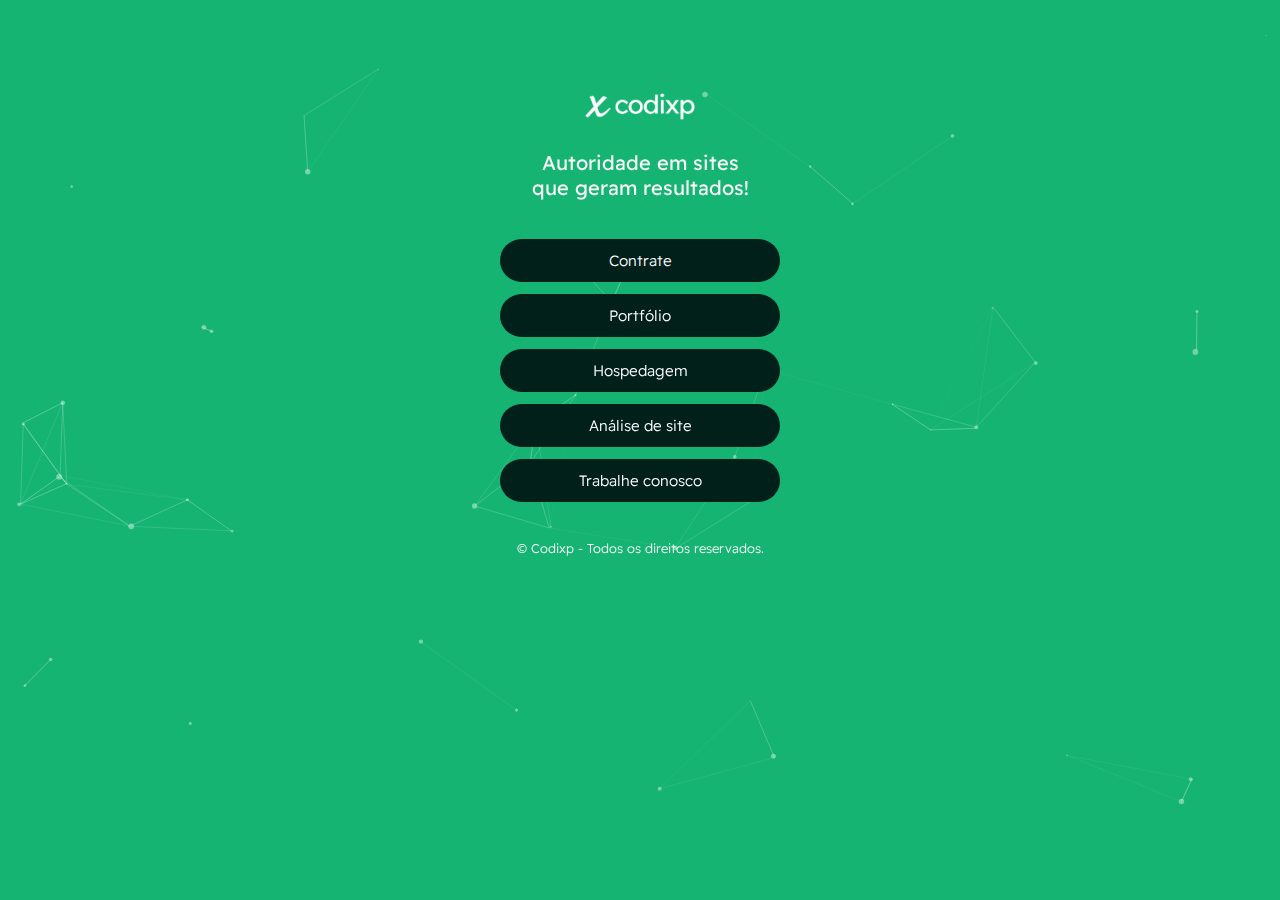
==== index.html @ 2f961bb2 "new button and favicon" ====
<!DOCTYPE html>
<html lang="pt-br">
<head>
    <meta charset="UTF-8">
    <meta name="viewport" content="width=device-width, initial-scale=1.0">
    <title>Codixp | Autoridade em criação de sites.</title>
    <link rel = "canonical" href = "https://codixp.com.br" />
    <meta name = "description" content = "Páginas que vendem, geram leads e contam histórias. Vendas disparadas como foguetes, impulsionadas por ofertas irresistíveis.">
    <meta name="keywords" content="landing pages, lp, pages, landing page, sites" />
    <meta property="og:image" content="https://codixp.com.br"/> 
    <link rel="stylesheet" href="assets/style.css">
    <link rel="icon" href="assets/favicon.png" type="image/x-icon">
    <link rel="icon" href="assets/favicon.png" type="image/png">
    <link rel="preconnect" href="https://fonts.googleapis.com">
    <link rel="preconnect" href="https://fonts.gstatic.com" crossorigin>
    <link href="https://fonts.googleapis.com/css2?family=Readex+Pro:wght@160..700&display=swap" rel="stylesheet">
    <script src="particles.min.js"></script>
    <script src="javajs.js"></script>
</head>
<body>
      
        <!-- particles javascript -->
     <div id="particles-js"><script src="javajs.js"></script></div>   
    
    <!-- content -->
       <div class="info">
            <img class="img" src="assets/isologo-branco.png" alt="logo">
            <h1 class="title">Autoridade em sites<br>que geram resultados!</h1>
            </div>
       
<!-- link and button -->
        <div class="container">
            <section class="btn-links">
                <a href="https://api.whatsapp.com/send?phone=5521965324051&text=Opa!%20Gostaria%20de%20solicitar%20um%20or%C3%A7amento!" target="_blank" class="link">
                    <button class="degrade">
                        <span>Contrate</span>
                    </button>
                </a>
            <a href="https://behance.net/codixp" target="_blank" class="link">
                <button class="degrade">
                    <span>Portfólio</span>
                </button>
            </a>
            <a href="https://cliente.nuvemhospedagem.com.br/aff.php?aff=572" target="_blank" class="link">
                <button class="degrade">
                    <span>Hospedagem</span>
                </button>
            </a>
            <a href="https://forms.gle/KENP7cBAgFq2w28Y9" target="_blank" class="link">
                <button class="degrade">
                    <span>Análise de site</span>
                </button>
            </a>
            <a href="https://forms.gle/KdKq3G1ax3WfUa1z8" target="_blank" class="link">
                <button class="degrade">
                    <span>Trabalhe conosco</span>
                </button>
            </a>
        </section>
    </div>

    <footer>
        <div class="footer">
            <footer>© Codixp - Todos os direitos reservados.</footer>
       </div>
    </footer>
    </body>
</html>
---- assets/style.css ----
*{
    font-family: "Readex Pro", sans-serif;
    overflow-y: hidden;
  }
  
  /*body*/
  body{
      margin: 0;
      width: 100vw;
      height: auto;
      background-color: #15b473;
      flex-direction: column;
      align-items: center;
      justify-content: center;
      box-sizing: border-box;
      position: relative;
  }  
  
  /*content*/
  .container{
      max-width: 280px;
      margin: auto;
      display: flex;
      flex-direction: column;
      justify-content: center;
      padding: 10;
  }
  
  .info, .link-img{
      display: flex;
      padding:7% 0% 1%;
      justify-content: center;
      align-items: center;
      flex-direction: column;
      margin: 0;
  }

  #particles-js{
    position: fixed;
    margin: 0;
    padding: 0;
    width: 100%;
    height: 100%;
}
    
  /*underlined link in button*/
  a{
      text-decoration: none;
  }
  
  /*header*/
  header{
      text-align: center;
      margin: 0;
      padding-top: 50px;
  }
  
  /*logo*/
  img{
      max-width: 10%;
      padding: 0% 0% 1%;
      margin: 0;
      justify-content: center;
      align-items: center;
      text-align: center;
      position: relative;
  }
  
  /*title*/
  .title{
      font-size: 20px;
      justify-content: center;
      align-items: center;
      text-align: center;
      color: #f7f7f7;
      font-weight: 400;
      padding-bottom: 1%;
      position: relative;
  }
  
  /*link button*/
  section.btn-links{
      display: flex;
      flex-direction: column;
      gap: 12px;
      border-radius: 5px;
  }
  
  span{
      margin-top:  5px;
      margin-bottom: 5px;
  }
  
  /*button*/
  a.link button{
      width: 100%;
      padding: 7px;
      display: flex;
      align-items: center;
      justify-content: center;
      border: none;
      border-radius: 30px;
      font-size: 15px;
      cursor: pointer;
      color: #fff;
      font-weight: 300;
      transition: 0.5s;
      background: #01201a;
      position: relative;
  }
  
  /*footer*/
  .footer{   
      padding-top: 3%;
      font-weight: 300;
      font-size: 0.8em;
      text-align: center;
      color: #f7f7f7;
      position: relative;
  }
  
  /*responsiveness*/
  @media only screen and (max-width: 600px) {
  
      .img{
          max-width: 34%;
          padding-top: 20%;
      }
      
      section.btn-links{
          padding-top: 10%;
      }
  
      .footer{
          padding: 15% 0% 0%;
      }
  }
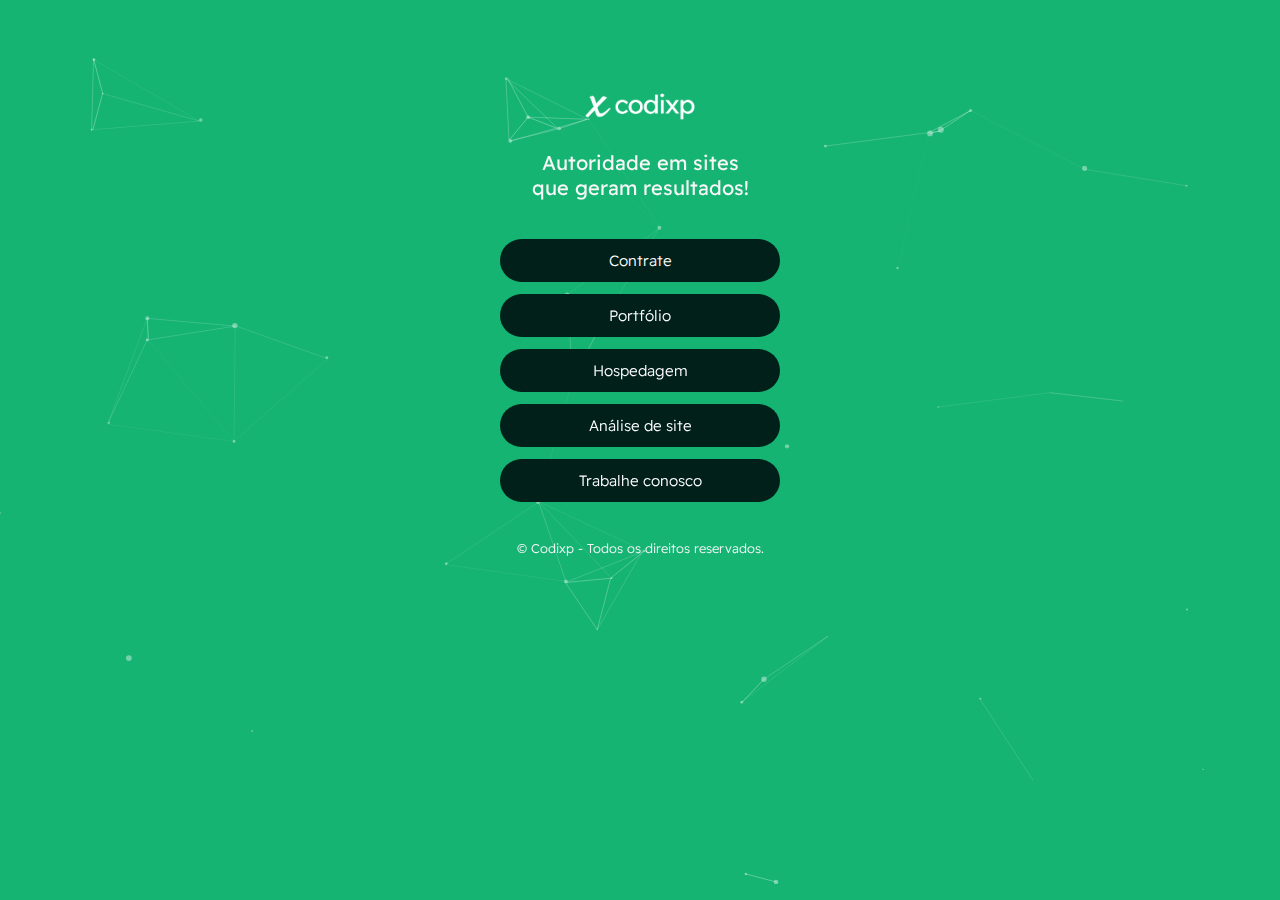
==== commit 81dd47e6: "Google site verification" ====
--- a/index.html
+++ b/index.html
@@ -3,10 +3,11 @@
 <head>
     <meta charset="UTF-8">
     <meta name="viewport" content="width=device-width, initial-scale=1.0">
-    <title>Codixp | Autoridade em criação de sites.</title>
+    <title>Codixp | Sites que geram resultados.</title>
     <link rel = "canonical" href = "https://codixp.com.br" />
     <meta name = "description" content = "Páginas que vendem, geram leads e contam histórias. Vendas disparadas como foguetes, impulsionadas por ofertas irresistíveis.">
     <meta name="keywords" content="landing pages, lp, pages, landing page, sites" />
+    <meta name="google-site-verification" content="5nlzo37uxNrgyQGc58BlGmp_uKT0X5IVy4UMoCm0AEk" />
     <meta property="og:image" content="https://codixp.com.br"/> 
     <link rel="stylesheet" href="assets/style.css">
     <link rel="icon" href="assets/favicon.png" type="image/x-icon">
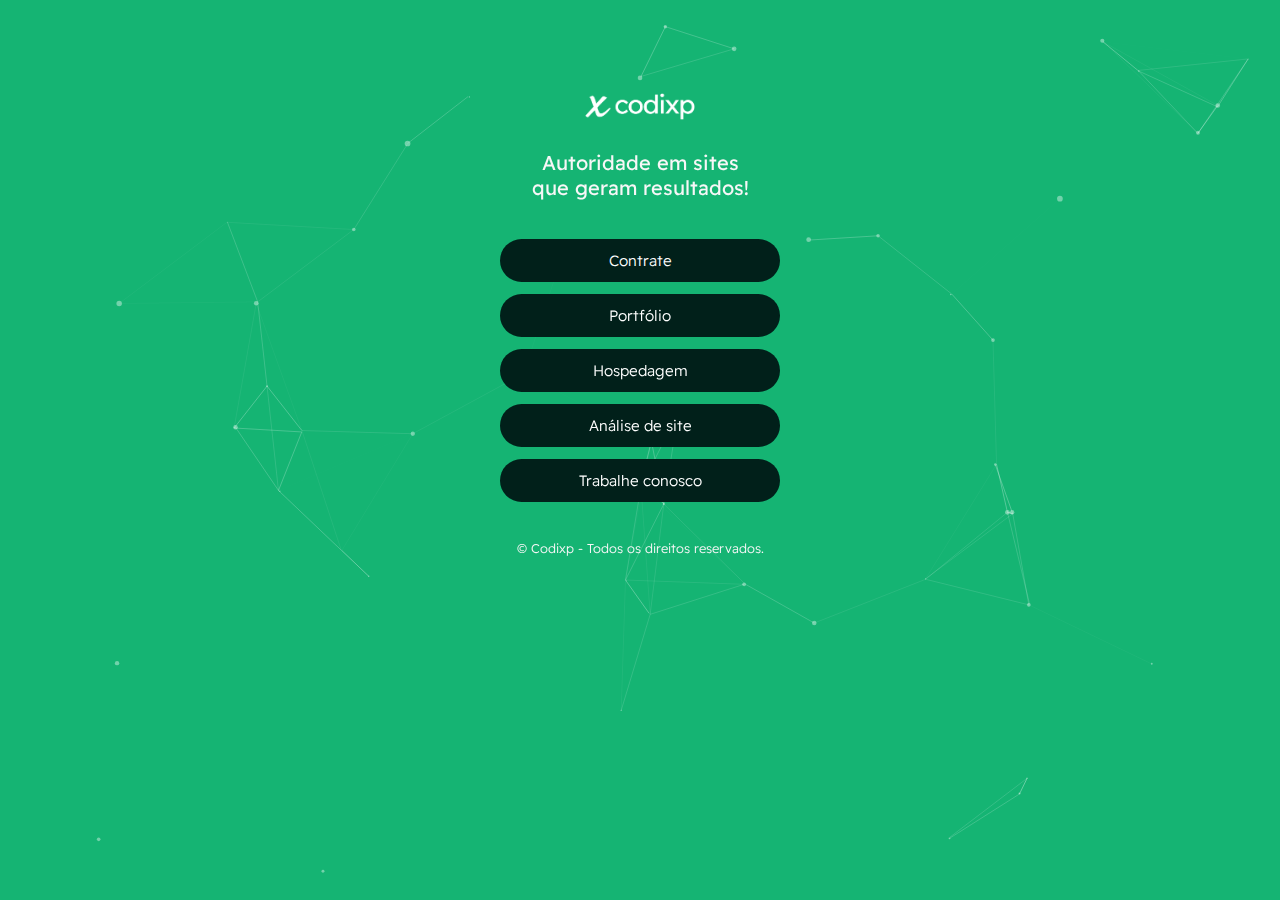
==== commit a517fa0e: "remove google site" ====
--- a/index.html
+++ b/index.html
@@ -7,7 +7,6 @@
     <link rel = "canonical" href = "https://codixp.com.br" />
     <meta name = "description" content = "Páginas que vendem, geram leads e contam histórias. Vendas disparadas como foguetes, impulsionadas por ofertas irresistíveis.">
     <meta name="keywords" content="landing pages, lp, pages, landing page, sites" />
-    <meta name="google-site-verification" content="5nlzo37uxNrgyQGc58BlGmp_uKT0X5IVy4UMoCm0AEk" />
     <meta property="og:image" content="https://codixp.com.br"/> 
     <link rel="stylesheet" href="assets/style.css">
     <link rel="icon" href="assets/favicon.png" type="image/x-icon">
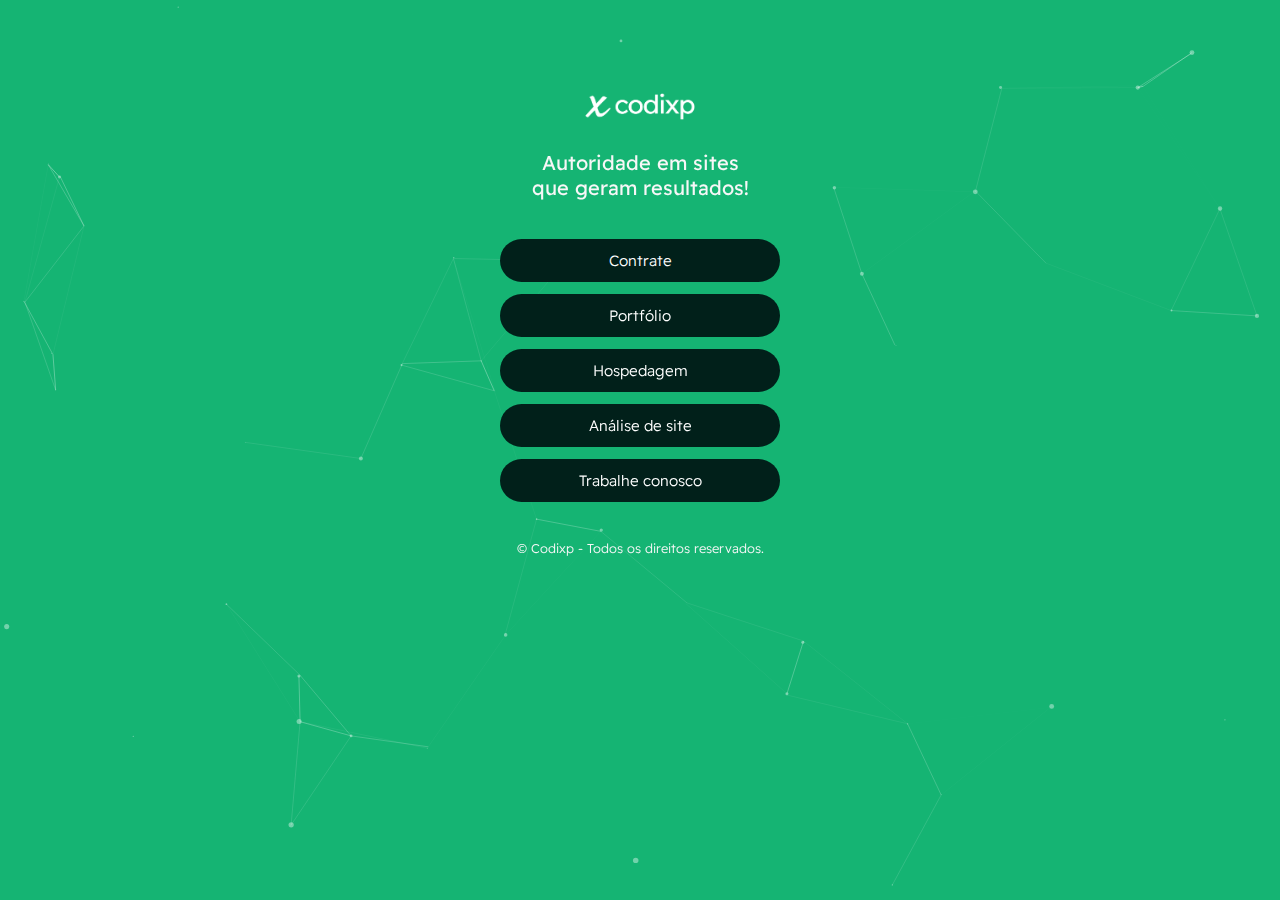
==== commit 5e14e69d: "add google site verification new code" ====
--- a/index.html
+++ b/index.html
@@ -8,6 +8,7 @@
     <meta name = "description" content = "Páginas que vendem, geram leads e contam histórias. Vendas disparadas como foguetes, impulsionadas por ofertas irresistíveis.">
     <meta name="keywords" content="landing pages, lp, pages, landing page, sites" />
     <meta property="og:image" content="https://codixp.com.br"/> 
+    <meta name="google-site-verification" content="XiWFN-HrkA2DsJbOXesHQKW8rP67UcUJshrAVPnXjLY" />
     <link rel="stylesheet" href="assets/style.css">
     <link rel="icon" href="assets/favicon.png" type="image/x-icon">
     <link rel="icon" href="assets/favicon.png" type="image/png">
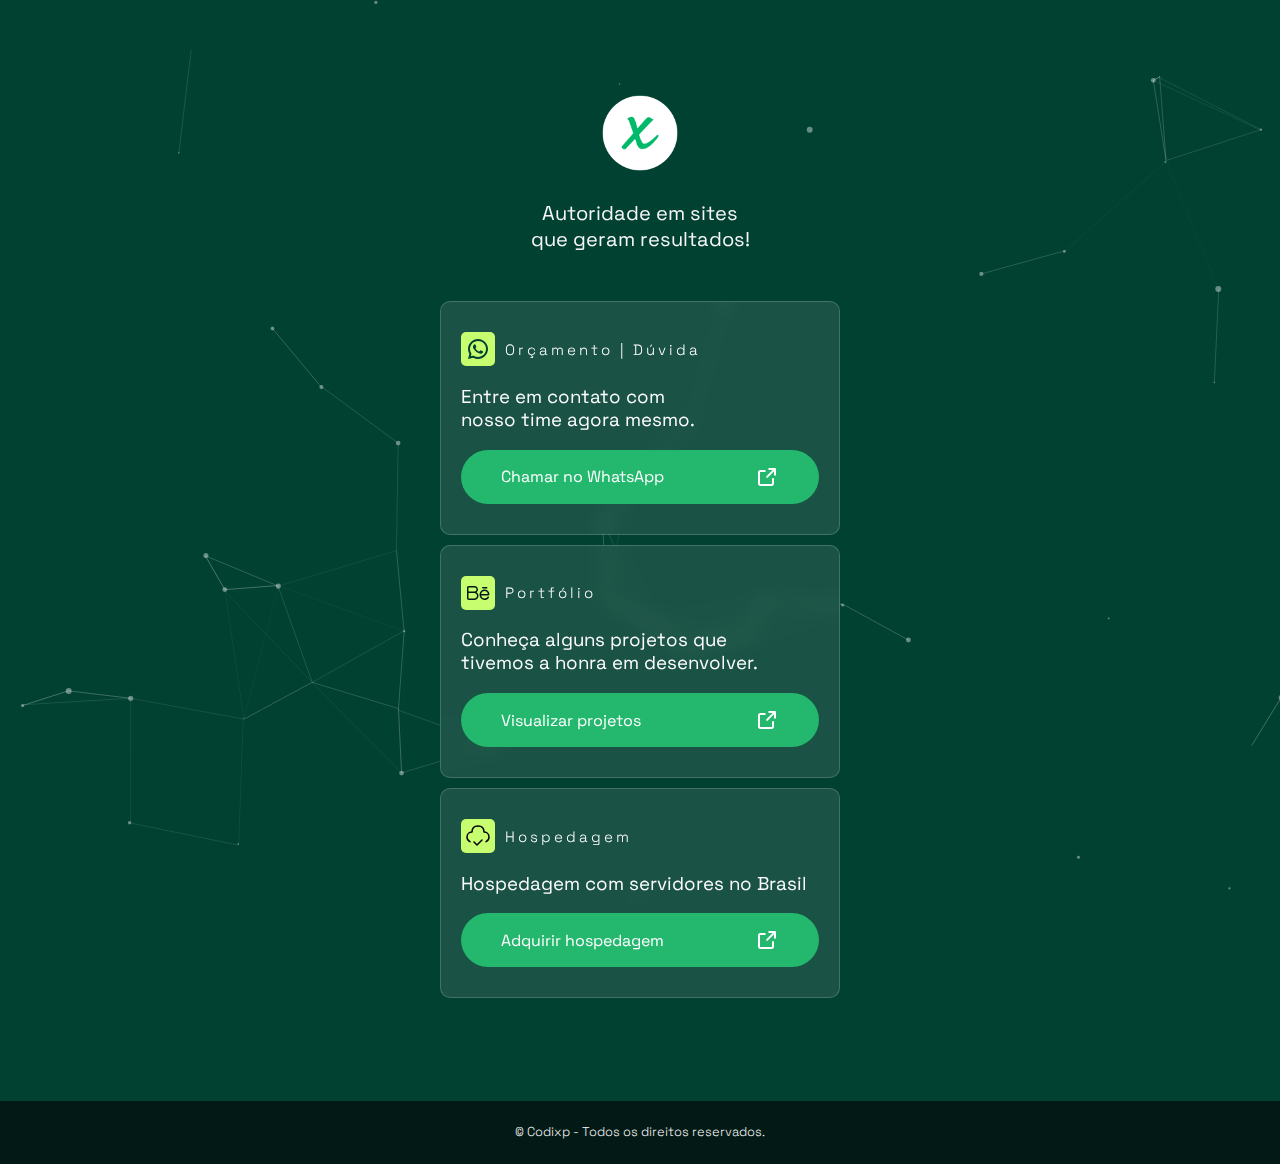
==== commit 0524f240: "upgrade design" ====
--- a/index.html
+++ b/index.html
@@ -1,69 +1,114 @@
 <!DOCTYPE html>
 <html lang="pt-br">
+
 <head>
     <meta charset="UTF-8">
     <meta name="viewport" content="width=device-width, initial-scale=1.0">
     <title>Codixp | Sites que geram resultados.</title>
-    <link rel = "canonical" href = "https://codixp.com.br" />
-    <meta name = "description" content = "Páginas que vendem, geram leads e contam histórias. Vendas disparadas como foguetes, impulsionadas por ofertas irresistíveis.">
+    <link rel="canonical" href="https://codixp.com.br" />
+    <meta name="description"
+        content="Páginas que vendem, geram leads e contam histórias. Vendas disparadas como foguetes, impulsionadas por ofertas irresistíveis.">
     <meta name="keywords" content="landing pages, lp, pages, landing page, sites" />
-    <meta property="og:image" content="https://codixp.com.br"/> 
+    <meta property="og:image" content="https://codixp.com.br" />
     <meta name="google-site-verification" content="XiWFN-HrkA2DsJbOXesHQKW8rP67UcUJshrAVPnXjLY" />
     <link rel="stylesheet" href="assets/style.css">
     <link rel="icon" href="assets/favicon.png" type="image/x-icon">
     <link rel="icon" href="assets/favicon.png" type="image/png">
     <link rel="preconnect" href="https://fonts.googleapis.com">
     <link rel="preconnect" href="https://fonts.gstatic.com" crossorigin>
-    <link href="https://fonts.googleapis.com/css2?family=Readex+Pro:wght@160..700&display=swap" rel="stylesheet">
+    <link
+        href="https://fonts.googleapis.com/css2?family=Inter:wght@100..900&family=Space+Grotesk:wght@300..700&display=swap"
+        rel="stylesheet">
     <script src="particles.min.js"></script>
     <script src="javajs.js"></script>
 </head>
+
 <body>
-      
-        <!-- particles javascript -->
-     <div id="particles-js"><script src="javajs.js"></script></div>   
-    
+
+    <!-- particles javascript-->
+    <div id="particles-js">
+        <script src="javajs.js"></script>
+    </div>
     <!-- content -->
-       <div class="info">
-            <img class="img" src="assets/isologo-branco.png" alt="logo">
-            <h1 class="title">Autoridade em sites<br>que geram resultados!</h1>
+    <div class="info">
+        <div class="div-logo">
+            <img class="img" src="assets/logo.png" alt="logo">
+        </div>
+        <h1 class="title">Autoridade em sites<br>que geram resultados!</h1>
+    </div>
+
+    <!-- link and button -->
+    <div class="container">
+        <div class="div-high">
+            <div class="icons"><img class="whatsapp" src="assets/icons/whatsapp.svg" alt="whatsapp-icon">
+                <h2>Orçamento | Dúvida</h2>
             </div>
-       
-<!-- link and button -->
-        <div class="container">
+            <h3>Entre em contato com<br>nosso time agora mesmo.</h3>
             <section class="btn-links">
-                <a href="https://api.whatsapp.com/send?phone=5521965324051&text=Opa!%20Gostaria%20de%20solicitar%20um%20or%C3%A7amento!" target="_blank" class="link">
-                    <button class="degrade">
-                        <span>Contrate</span>
+                <a href="https://api.whatsapp.com/send?phone=5521965324051&text=Opa!%20Gostaria%20de%20solicitar%20um%20or%C3%A7amento!"
+                    target="_blank" class="link">
+                    <button>
+                        <span>Chamar no WhatsApp</span><svg class="w-6 h-6 text-gray-800 dark:text-white"
+                            aria-hidden="true" xmlns="http://www.w3.org/2000/svg" width="24" height="24" fill="none"
+                            viewBox="0 0 24 24">
+                            <path stroke="currentColor" stroke-linecap="round" stroke-linejoin="round" stroke-width="2"
+                                d="M18 14v4.833A1.166 1.166 0 0 1 16.833 20H5.167A1.167 1.167 0 0 1 4 18.833V7.167A1.166 1.166 0 0 1 5.167 6h4.618m4.447-2H20v5.768m-7.889 2.121 7.778-7.778" />
+                        </svg>
+
                     </button>
                 </a>
-            <a href="https://behance.net/codixp" target="_blank" class="link">
-                <button class="degrade">
-                    <span>Portfólio</span>
-                </button>
-            </a>
-            <a href="https://cliente.nuvemhospedagem.com.br/aff.php?aff=572" target="_blank" class="link">
-                <button class="degrade">
-                    <span>Hospedagem</span>
-                </button>
-            </a>
-            <a href="https://forms.gle/KENP7cBAgFq2w28Y9" target="_blank" class="link">
-                <button class="degrade">
-                    <span>Análise de site</span>
-                </button>
-            </a>
-            <a href="https://forms.gle/KdKq3G1ax3WfUa1z8" target="_blank" class="link">
-                <button class="degrade">
-                    <span>Trabalhe conosco</span>
-                </button>
-            </a>
-        </section>
+        </div>
+ 
+        <div class="div-high">
+            <div class="icons"><img class="behance" src="assets/icons/behance.svg" alt="whatsapp-icon">
+                <h2>Portfólio</h2>
+            </div>
+            <h3>Conheça alguns projetos que<br> tivemos a honra em desenvolver.</h3>
+            <section class="btn-links">
+                <a href="https://behance.net/codixp"
+                    target="_blank" class="link">
+                    <button>
+                        <span>Visualizar projetos</span><svg class="w-6 h-6 text-gray-800 dark:text-white"
+                            aria-hidden="true" xmlns="http://www.w3.org/2000/svg" width="24" height="24" fill="none"
+                            viewBox="0 0 24 24">
+                            <path stroke="currentColor" stroke-linecap="round" stroke-linejoin="round" stroke-width="2"
+                                d="M18 14v4.833A1.166 1.166 0 0 1 16.833 20H5.167A1.167 1.167 0 0 1 4 18.833V7.167A1.166 1.166 0 0 1 5.167 6h4.618m4.447-2H20v5.768m-7.889 2.121 7.778-7.778" />
+                        </svg>
+
+                    </button>
+                </a>
+        </div>
+  
+        <div class="div-high">
+            <div class="icons"><img class="hospedagem" src="assets/icons/cloud.svg" alt="whatsapp-icon">
+                <h2>Hospedagem</h2>
+            </div>
+            <h3>Hospedagem com servidores no Brasil<b>             
+            </h3>
+            <section class="btn-links">
+                <a href="https://cliente.nuvemhospedagem.com.br/aff.php?aff=572"
+                    target="_blank" class="link">
+                    <button>
+                        <span>Adquirir hospedagem</span><svg class="w-6 h-6 text-gray-800 dark:text-white"
+                            aria-hidden="true" xmlns="http://www.w3.org/2000/svg" width="24" height="24" fill="none"
+                            viewBox="0 0 24 24">
+                            <path stroke="currentColor" stroke-linecap="round" stroke-linejoin="round" stroke-width="2"
+                                d="M18 14v4.833A1.166 1.166 0 0 1 16.833 20H5.167A1.167 1.167 0 0 1 4 18.833V7.167A1.166 1.166 0 0 1 5.167 6h4.618m4.447-2H20v5.768m-7.889 2.121 7.778-7.778" />
+                        </svg>
+
+                    </button>
+                </a>
+        </div>
+    
+    
+    
     </div>
 
     <footer>
         <div class="footer">
             <footer>© Codixp - Todos os direitos reservados.</footer>
-       </div>
+            </div>
     </footer>
-    </body>
+</body>
+
 </html>--- a/assets/style.css
+++ b/assets/style.css
@@ -1,29 +1,50 @@
 *{
-    font-family: "Readex Pro", sans-serif;
+    font-family: "Space Grotesk", sans-serif;
+    overflow-x: hidden;
+}
+
+::selection {
+    background-color: #c6fe6f;
+    color: #021915;
+}
+
+::-webkit-scrollbar {
+    width: 3px
+}
+
+::-webkit-scrollbar-thumb {
+    background-color: #021915;
+}
+
+::-webkit-scrollbar-track {
+    background-color: #fff
+}
+
+#particles-js{
     overflow-y: hidden;
-  }
-  
+}
+
   /*body*/
   body{
-      margin: 0;
-      width: 100vw;
-      height: auto;
-      background-color: #15b473;
-      flex-direction: column;
-      align-items: center;
-      justify-content: center;
-      box-sizing: border-box;
-      position: relative;
-  }  
+    width: 100vw;
+    height: auto;
+    margin: 0;
+    background-color: #014131;
+    flex-direction: column;
+    align-items: center;
+    justify-content: center;
+    box-sizing: border-box;
+    scroll-behavior: smooth;
+  } 
+
   
   /*content*/
   .container{
-      max-width: 280px;
+      max-width: 400px;
       margin: auto;
       display: flex;
       flex-direction: column;
       justify-content: center;
-      padding: 10;
   }
   
   .info, .link-img{
@@ -33,6 +54,7 @@
       align-items: center;
       flex-direction: column;
       margin: 0;
+      z-index: 999;
   }
 
   #particles-js{
@@ -48,24 +70,22 @@
       text-decoration: none;
   }
   
-  /*header*/
-  header{
-      text-align: center;
-      margin: 0;
-      padding-top: 50px;
+
+  .div-logo{
+    justify-content: center;
+    align-items: center;
+    display: flex;
   }
   
   /*logo*/
   img{
-      max-width: 10%;
+      max-width: 8%;
       padding: 0% 0% 1%;
       margin: 0;
-      justify-content: center;
-      align-items: center;
-      text-align: center;
-      position: relative;
-  }
-  
+
+  }
+ 
+
   /*title*/
   .title{
       font-size: 20px;
@@ -75,7 +95,44 @@
       color: #f7f7f7;
       font-weight: 400;
       padding-bottom: 1%;
-      position: relative;
+      z-index: 999;
+  }
+
+.icons{
+    display: flex;
+    align-items: center;
+}
+
+.whatsapp, .behance, .hospedagem{
+    margin-right: 10px;
+    background-color: #c6fe6f;
+    padding: 5px;
+    border-radius: 5px;
+}
+
+  h2{
+    font-size: 15px;
+    color: #fefefe;
+    font-weight: 200;
+    margin: 0px;
+    letter-spacing: 3px;
+}
+
+h3{
+    color: #fefefe;
+     font-weight: 400;
+}
+
+  .div-high{
+    display: flex;
+    flex-direction: column;
+    padding: 30px 20px;
+    margin-top: 10px;
+    background: rgba(254, 244, 254, 0.1);
+    backdrop-filter: blur( 9px );
+    -webkit-backdrop-filter: blur( 9px );
+    border-radius: 10px;
+    border: 1px solid rgba( 255, 255, 255, 0.18 );
   }
   
   /*link button*/
@@ -86,52 +143,75 @@
       border-radius: 5px;
   }
   
-  span{
-      margin-top:  5px;
-      margin-bottom: 5px;
-  }
   
   /*button*/
   a.link button{
       width: 100%;
-      padding: 7px;
+      padding: 15px 40px 15px 40px;
       display: flex;
       align-items: center;
-      justify-content: center;
+      justify-content: space-between;
       border: none;
       border-radius: 30px;
-      font-size: 15px;
+      font-size: 16px;
       cursor: pointer;
       color: #fff;
-      font-weight: 300;
+      font-weight: 400;
       transition: 0.5s;
-      background: #01201a;
-      position: relative;
+      background: #23b86d;
+  }
+
+  a.link button:hover{
+    transition: ease-in;
+    background-color: #22ac67;
   }
   
   /*footer*/
-  .footer{   
-      padding-top: 3%;
+
+footer{
+    justify-content: center;
+    display: flex;
+    background-color: #021915;
+    margin-top: 8%;
+    padding-top: 1px;
+    padding-bottom: 12px;
+    position: relative;
+}
+
+  .footer{
+    align-items: center;
+    max-width: 400px;
       font-weight: 300;
       font-size: 0.8em;
-      text-align: center;
       color: #f7f7f7;
-      position: relative;
+ 
   }
   
   /*responsiveness*/
   @media only screen and (max-width: 600px) {
   
-      .img{
-          max-width: 34%;
+    *{
+        overflow-x: hidden;
+    }
+
+    .container{
+        justify-content: center;
+        display: flex;
+        max-width: 350px;
+        padding-bottom: 10%;
+    }
+
+        
+    .img{
+          max-width: 25%;
           padding-top: 20%;
       }
       
       section.btn-links{
-          padding-top: 10%;
+          padding-top: 3%;
       }
-  
+
       .footer{
-          padding: 15% 0% 0%;
+          padding: 1%;    
       }
   }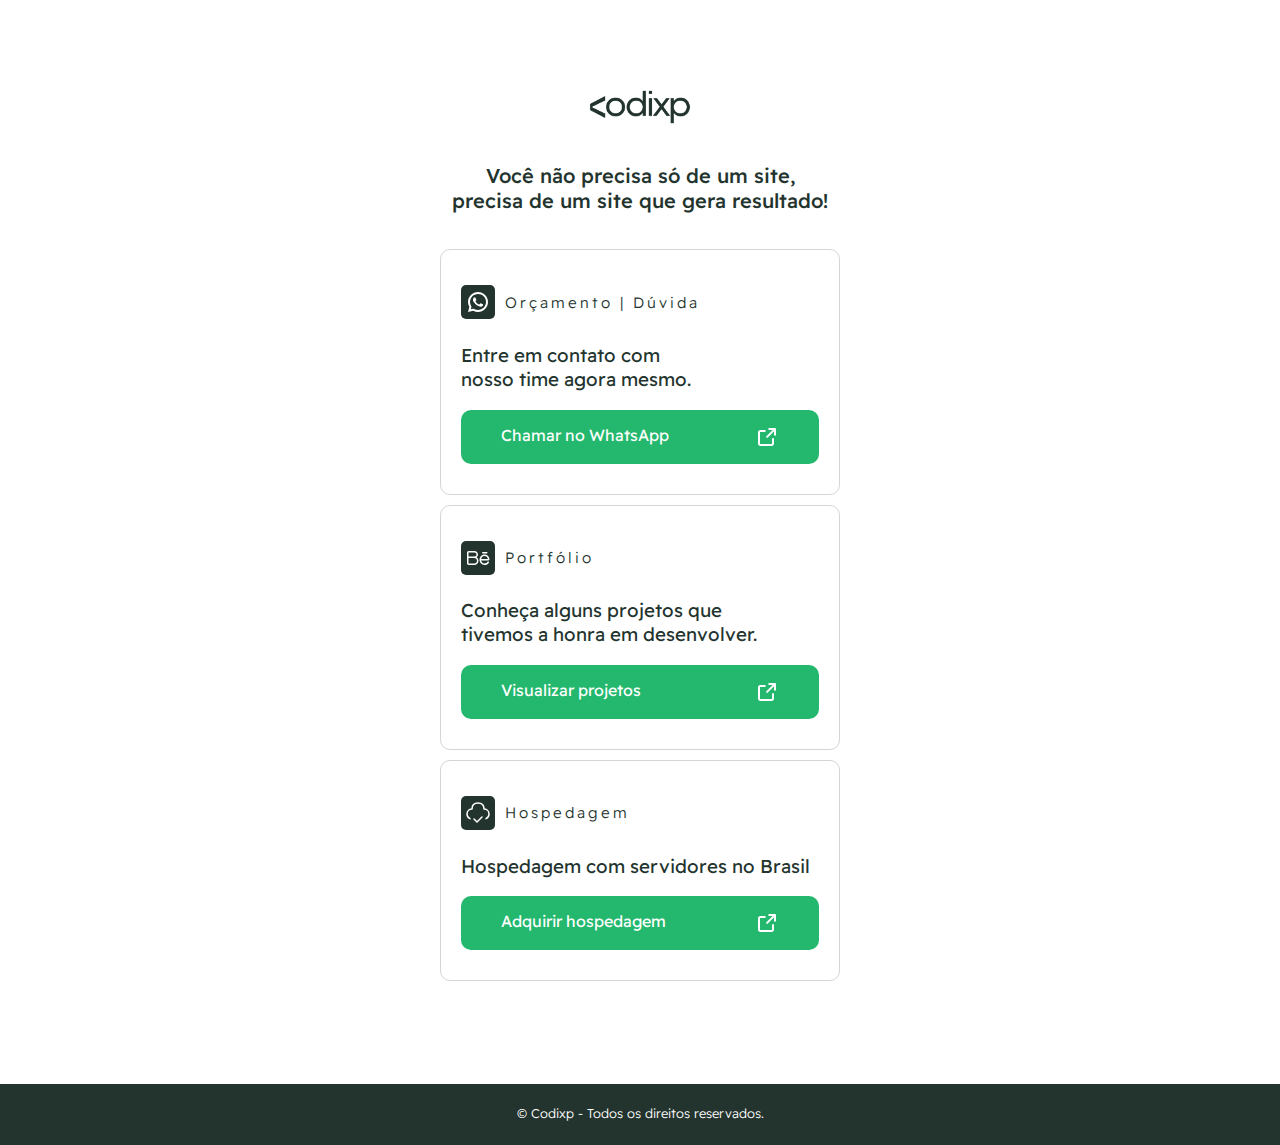
==== commit b1e4da17: "new design + upgrade" ====
--- a/index.html
+++ b/index.html
@@ -13,31 +13,22 @@
     <meta name="google-site-verification" content="XiWFN-HrkA2DsJbOXesHQKW8rP67UcUJshrAVPnXjLY" />
     <link rel="stylesheet" href="assets/style.css">
     <link rel="icon" href="assets/favicon.png" type="image/x-icon">
-    <link rel="icon" href="assets/favicon.png" type="image/png">
     <link rel="preconnect" href="https://fonts.googleapis.com">
     <link rel="preconnect" href="https://fonts.gstatic.com" crossorigin>
     <link
-        href="https://fonts.googleapis.com/css2?family=Inter:wght@100..900&family=Space+Grotesk:wght@300..700&display=swap"
+        href="https://fonts.googleapis.com/css2?family=Inter:wght@100..900&family=Readex+Pro:wght@160..700&family=Space+Grotesk:wght@300..700&display=swap"
         rel="stylesheet">
-    <script src="particles.min.js"></script>
-    <script src="javajs.js"></script>
 </head>
 
 <body>
 
-    <!-- particles javascript-->
-    <div id="particles-js">
-        <script src="javajs.js"></script>
-    </div>
-    <!-- content -->
     <div class="info">
         <div class="div-logo">
-            <img class="img" src="assets/logo.png" alt="logo">
+            <img class="img" src="assets/isologo-black.png" alt="logo">
         </div>
-        <h1 class="title">Autoridade em sites<br>que geram resultados!</h1>
+        <h1 class="title">Você não precisa só de um site,<br> precisa de um site que gera resultado!</h1>
     </div>
 
-    <!-- link and button -->
     <div class="container">
         <div class="div-high">
             <div class="icons"><img class="whatsapp" src="assets/icons/whatsapp.svg" alt="whatsapp-icon">
@@ -58,15 +49,14 @@
                     </button>
                 </a>
         </div>
- 
+
         <div class="div-high">
             <div class="icons"><img class="behance" src="assets/icons/behance.svg" alt="whatsapp-icon">
                 <h2>Portfólio</h2>
             </div>
             <h3>Conheça alguns projetos que<br> tivemos a honra em desenvolver.</h3>
             <section class="btn-links">
-                <a href="https://behance.net/codixp"
-                    target="_blank" class="link">
+                <a href="https://behance.net/codixp" target="_blank" class="link">
                     <button>
                         <span>Visualizar projetos</span><svg class="w-6 h-6 text-gray-800 dark:text-white"
                             aria-hidden="true" xmlns="http://www.w3.org/2000/svg" width="24" height="24" fill="none"
@@ -78,16 +68,15 @@
                     </button>
                 </a>
         </div>
-  
+
         <div class="div-high">
             <div class="icons"><img class="hospedagem" src="assets/icons/cloud.svg" alt="whatsapp-icon">
                 <h2>Hospedagem</h2>
             </div>
-            <h3>Hospedagem com servidores no Brasil<b>             
+            <h3>Hospedagem com servidores no Brasil<b>
             </h3>
             <section class="btn-links">
-                <a href="https://cliente.nuvemhospedagem.com.br/aff.php?aff=572"
-                    target="_blank" class="link">
+                <a href="https://cliente.nuvemhospedagem.com.br/aff.php?aff=572" target="_blank" class="link">
                     <button>
                         <span>Adquirir hospedagem</span><svg class="w-6 h-6 text-gray-800 dark:text-white"
                             aria-hidden="true" xmlns="http://www.w3.org/2000/svg" width="24" height="24" fill="none"
@@ -95,19 +84,14 @@
                             <path stroke="currentColor" stroke-linecap="round" stroke-linejoin="round" stroke-width="2"
                                 d="M18 14v4.833A1.166 1.166 0 0 1 16.833 20H5.167A1.167 1.167 0 0 1 4 18.833V7.167A1.166 1.166 0 0 1 5.167 6h4.618m4.447-2H20v5.768m-7.889 2.121 7.778-7.778" />
                         </svg>
-
                     </button>
                 </a>
         </div>
-    
-    
-    
     </div>
-
     <footer>
         <div class="footer">
             <footer>© Codixp - Todos os direitos reservados.</footer>
-            </div>
+        </div>
     </footer>
 </body>
 
--- a/assets/style.css
+++ b/assets/style.css
@@ -1,217 +1,168 @@
-*{
-    font-family: "Space Grotesk", sans-serif;
+* {
+    font-family: "Readex Pro", sans-serif;
     overflow-x: hidden;
 }
 
-::selection {
-    background-color: #c6fe6f;
-    color: #021915;
-}
-
 ::-webkit-scrollbar {
-    width: 3px
+    width: 4px
 }
 
 ::-webkit-scrollbar-thumb {
-    background-color: #021915;
+    background-color: #23342e;
 }
 
 ::-webkit-scrollbar-track {
-    background-color: #fff
+    background-color: #ffffff;
 }
 
-#particles-js{
-    overflow-y: hidden;
-}
-
-  /*body*/
-  body{
+body {
     width: 100vw;
     height: auto;
     margin: 0;
-    background-color: #014131;
+    background-color: #ffffff;
+    box-sizing: border-box;
+}
+
+.container {
+    max-width: 400px;
+    margin: auto;
+    display: flex;
     flex-direction: column;
-    align-items: center;
+}
+
+.info,
+.link-img {
+    display: flex;
+    padding: 7% 0% 1%;
+    flex-direction: column;
+    max-width: 100%;
+}
+
+a {
+    text-decoration: none;
+}
+
+.div-logo {
     justify-content: center;
-    box-sizing: border-box;
-    scroll-behavior: smooth;
-  } 
+    display: flex;
+    padding-bottom: 2%;
+}
 
-  
-  /*content*/
-  .container{
-      max-width: 400px;
-      margin: auto;
-      display: flex;
-      flex-direction: column;
-      justify-content: center;
-  }
-  
-  .info, .link-img{
-      display: flex;
-      padding:7% 0% 1%;
-      justify-content: center;
-      align-items: center;
-      flex-direction: column;
-      margin: 0;
-      z-index: 999;
-  }
+img {
+    max-width: 8%;
+    margin: 0;
+}
 
-  #particles-js{
-    position: fixed;
-    margin: 0;
-    padding: 0;
-    width: 100%;
-    height: 100%;
+.title {
+    font-size: 20px;
+    text-align: center;
+    color: #23342e;
+    font-weight: 500;
 }
-    
-  /*underlined link in button*/
-  a{
-      text-decoration: none;
-  }
-  
 
-  .div-logo{
-    justify-content: center;
-    align-items: center;
-    display: flex;
-  }
-  
-  /*logo*/
-  img{
-      max-width: 8%;
-      padding: 0% 0% 1%;
-      margin: 0;
-
-  }
- 
-
-  /*title*/
-  .title{
-      font-size: 20px;
-      justify-content: center;
-      align-items: center;
-      text-align: center;
-      color: #f7f7f7;
-      font-weight: 400;
-      padding-bottom: 1%;
-      z-index: 999;
-  }
-
-.icons{
+.icons {
     display: flex;
     align-items: center;
 }
 
-.whatsapp, .behance, .hospedagem{
+.whatsapp,
+.behance,
+.hospedagem {
     margin-right: 10px;
-    background-color: #c6fe6f;
+    background-color: #23342e;
     padding: 5px;
     border-radius: 5px;
 }
 
-  h2{
+h2 {
     font-size: 15px;
-    color: #fefefe;
-    font-weight: 200;
-    margin: 0px;
+    color: #23342e;
+    font-weight: 300;
     letter-spacing: 3px;
 }
 
-h3{
-    color: #fefefe;
-     font-weight: 400;
+h3 {
+    color: #23342e;
+    font-weight: 400;
 }
 
-  .div-high{
+.div-high {
     display: flex;
     flex-direction: column;
     padding: 30px 20px;
     margin-top: 10px;
-    background: rgba(254, 244, 254, 0.1);
-    backdrop-filter: blur( 9px );
-    -webkit-backdrop-filter: blur( 9px );
+    border: solid 1px rgb(35, 52, 46, 0.2);
     border-radius: 10px;
-    border: 1px solid rgba( 255, 255, 255, 0.18 );
-  }
-  
-  /*link button*/
-  section.btn-links{
-      display: flex;
-      flex-direction: column;
-      gap: 12px;
-      border-radius: 5px;
-  }
-  
-  
-  /*button*/
-  a.link button{
-      width: 100%;
-      padding: 15px 40px 15px 40px;
-      display: flex;
-      align-items: center;
-      justify-content: space-between;
-      border: none;
-      border-radius: 30px;
-      font-size: 16px;
-      cursor: pointer;
-      color: #fff;
-      font-weight: 400;
-      transition: 0.5s;
-      background: #23b86d;
-  }
 
-  a.link button:hover{
-    transition: ease-in;
+}
+
+section.btn-links {
+    display: flex;
+    flex-direction: column;
+}
+
+a.link button {
+    width: 100%;
+    padding: 15px 40px 15px 40px;
+    display: flex;
+    justify-content: space-between;
+    border: none;
+    border-radius: 10px;
+    font-size: 16px;
+    cursor: pointer;
+    color: #fff;
+    font-weight: 400;
+    transition: 0.5s;
+    background: #23b86d;
+}
+
+a.link button:hover {
+    transition: ease-in 0.1ms;
     background-color: #22ac67;
-  }
-  
-  /*footer*/
+}
 
-footer{
+footer {
     justify-content: center;
     display: flex;
-    background-color: #021915;
+    background-color: #23342e;
     margin-top: 8%;
     padding-top: 1px;
     padding-bottom: 12px;
-    position: relative;
 }
 
-  .footer{
-    align-items: center;
-    max-width: 400px;
-      font-weight: 300;
-      font-size: 0.8em;
-      color: #f7f7f7;
- 
-  }
-  
-  /*responsiveness*/
-  @media only screen and (max-width: 600px) {
-  
-    *{
-        overflow-x: hidden;
-    }
+.footer {
+    font-weight: 300;
+    font-size: 0.8em;
+    color: #fff;
 
-    .container{
+}
+
+@media only screen and (max-width: 600px) {
+
+    .container {
         justify-content: center;
         display: flex;
         max-width: 350px;
         padding-bottom: 10%;
     }
 
-        
-    .img{
-          max-width: 25%;
-          padding-top: 20%;
-      }
-      
-      section.btn-links{
-          padding-top: 3%;
-      }
+    .info,
+    .title {
+        display: flex;
+        max-width: 98%;
+        align-items: center;
+    }
 
-      .footer{
-          padding: 1%;    
-      }
-  }+    .img {
+        max-width: 25%;
+        padding-top: 20%;
+    }
+
+    section.btn-links {
+        padding-top: 3%;
+    }
+
+    .footer {
+        padding: 1%;
+    }
+}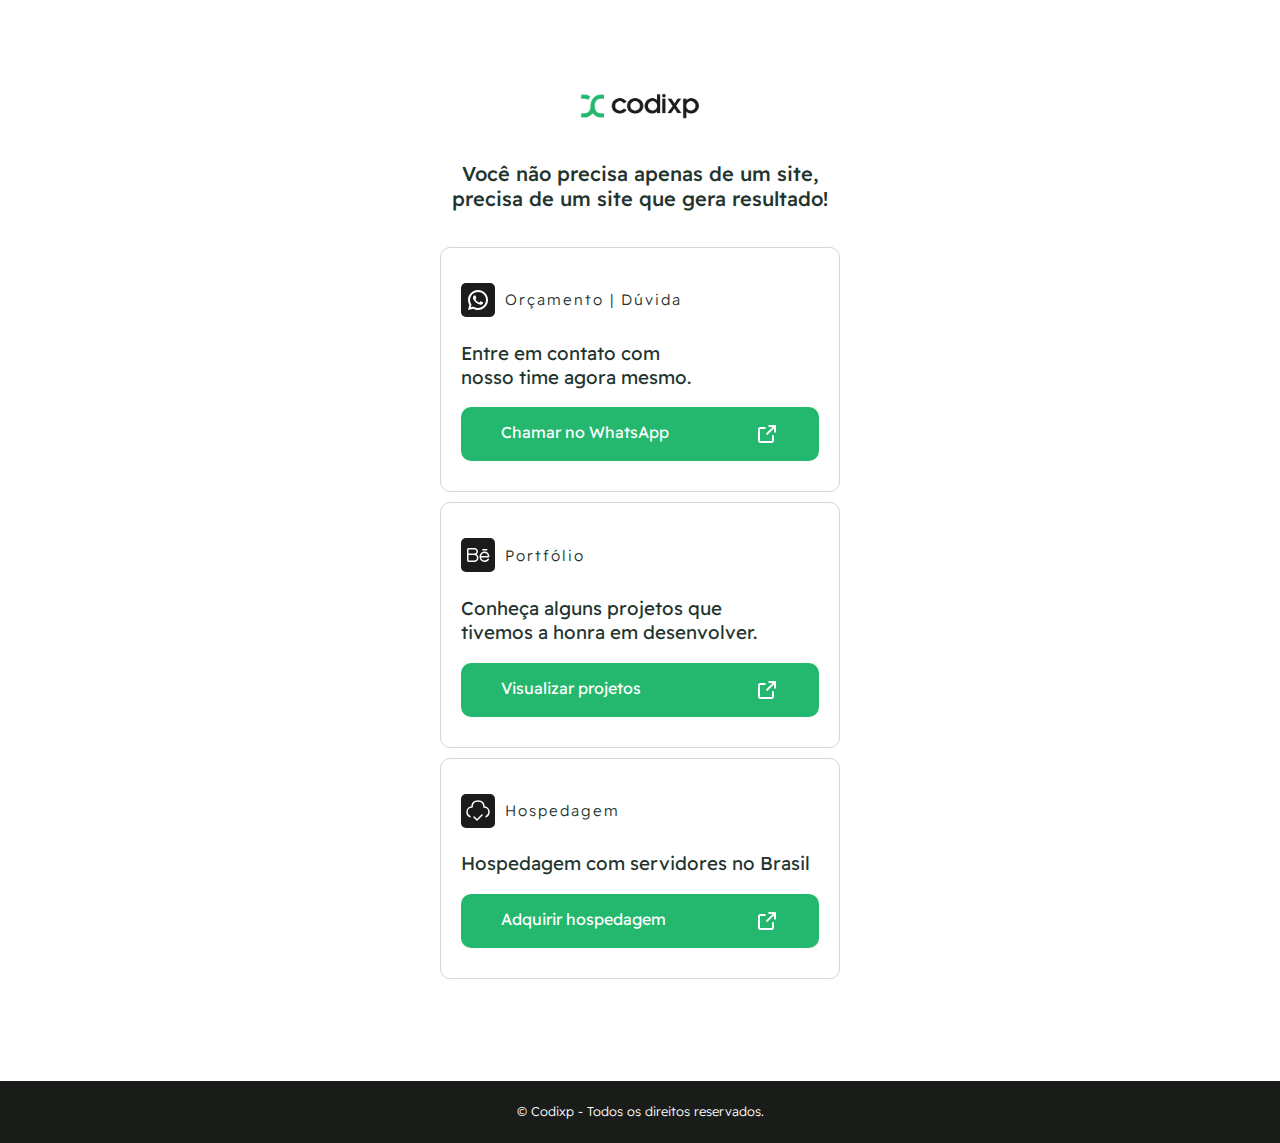
==== commit b9ea0823: "upgrade design" ====
--- a/index.html
+++ b/index.html
@@ -12,7 +12,7 @@
     <meta property="og:image" content="https://codixp.com.br" />
     <meta name="google-site-verification" content="XiWFN-HrkA2DsJbOXesHQKW8rP67UcUJshrAVPnXjLY" />
     <link rel="stylesheet" href="assets/style.css">
-    <link rel="icon" href="assets/favicon.png" type="image/x-icon">
+    <link rel="icon" href="assets/favicon-site.png" type="image/x-icon">
     <link rel="preconnect" href="https://fonts.googleapis.com">
     <link rel="preconnect" href="https://fonts.gstatic.com" crossorigin>
     <link
@@ -24,9 +24,9 @@
 
     <div class="info">
         <div class="div-logo">
-            <img class="img" src="assets/isologo-black.png" alt="logo">
+            <img class="img" src="assets/isologo.png" alt="logo">
         </div>
-        <h1 class="title">Você não precisa só de um site,<br> precisa de um site que gera resultado!</h1>
+        <h1 class="title">Você não precisa apenas de um site,<br> precisa de um site que gera resultado!</h1>
     </div>
 
     <div class="container">
--- a/assets/style.css
+++ b/assets/style.css
@@ -49,7 +49,7 @@
 }
 
 img {
-    max-width: 8%;
+    max-width: 10%;
     margin: 0;
 }
 
@@ -69,7 +69,7 @@
 .behance,
 .hospedagem {
     margin-right: 10px;
-    background-color: #23342e;
+    background-color: #1a1c19;
     padding: 5px;
     border-radius: 5px;
 }
@@ -78,7 +78,7 @@
     font-size: 15px;
     color: #23342e;
     font-weight: 300;
-    letter-spacing: 3px;
+    letter-spacing: 2px;
 }
 
 h3 {
@@ -124,7 +124,7 @@
 footer {
     justify-content: center;
     display: flex;
-    background-color: #23342e;
+    background-color: #1a1c19;
     margin-top: 8%;
     padding-top: 1px;
     padding-bottom: 12px;
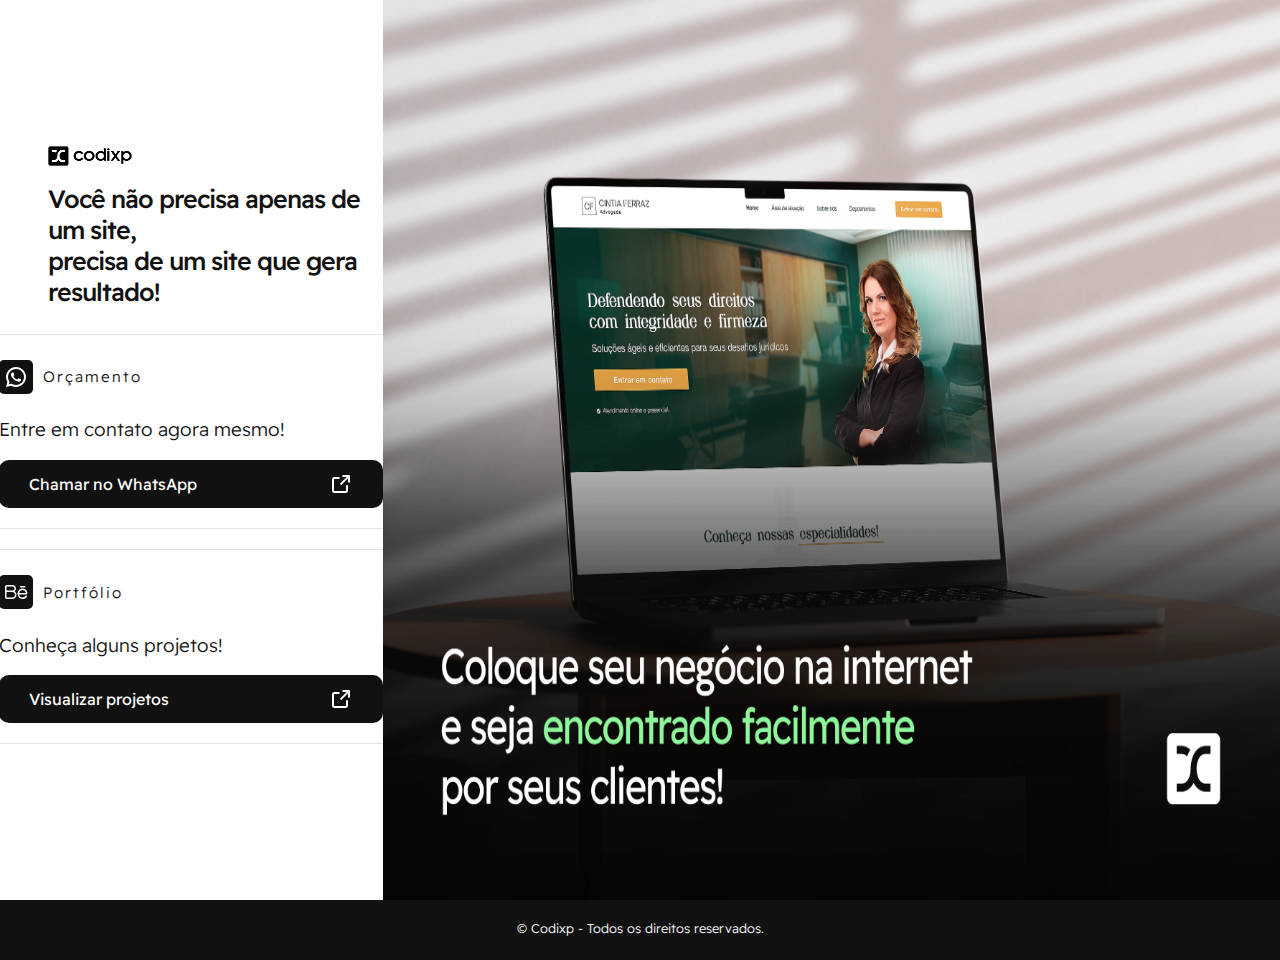
==== commit 20c013d6: "upgrade design" ====
--- a/index.html
+++ b/index.html
@@ -21,72 +21,57 @@
 </head>
 
 <body>
+    <div class="container">
+        <div class="div-left-links">
+            <div class="info">
+                <div class="div-logo">
+                    <img class="img" src="assets/isologo-black.png" alt="logo">
+                </div>
+                <h1 class="title">Você não precisa apenas de um site,<br> precisa de um site que gera resultado!</h1>
+            </div>
+            <div class="div-left">
+                <div class="icons"><img class="whatsapp" src="assets/icons/whatsapp.svg" alt="whatsapp-icon">
+                    <h2>Orçamento</h2>
+                </div>
+                <h3>Entre em contato agora mesmo!</h3>
+                <section class="btn-links">
+                    <a href="https://api.whatsapp.com/send?phone=5521965324051&text=Opa!%20Gostaria%20de%20solicitar%20um%20or%C3%A7amento!"
+                        target="_blank" class="link">
+                        <button>
+                            <span>Chamar no WhatsApp</span><svg class="w-6 h-6 text-gray-800 dark:text-white"
+                                aria-hidden="true" xmlns="http://www.w3.org/2000/svg" width="24" height="24" fill="none"
+                                viewBox="0 0 24 24">
+                                <path stroke="currentColor" stroke-linecap="round" stroke-linejoin="round"
+                                    stroke-width="2"
+                                    d="M18 14v4.833A1.166 1.166 0 0 1 16.833 20H5.167A1.167 1.167 0 0 1 4 18.833V7.167A1.166 1.166 0 0 1 5.167 6h4.618m4.447-2H20v5.768m-7.889 2.121 7.778-7.778" />
+                            </svg>
 
-    <div class="info">
-        <div class="div-logo">
-            <img class="img" src="assets/isologo.png" alt="logo">
+                        </button>
+                    </a>
+            </div>
+            <div class="div-left">
+                <div class="icons"><img class="behance" src="assets/icons/behance.svg" alt="whatsapp-icon">
+                    <h2>Portfólio</h2>
+                </div>
+                <h3>Conheça alguns projetos!</h3>
+                <section class="btn-links">
+                    <a href="https://behance.net/codixp" target="_blank" class="link">
+                        <button>
+                            <span>Visualizar projetos</span><svg class="w-6 h-6 text-gray-800 dark:text-white"
+                                aria-hidden="true" xmlns="http://www.w3.org/2000/svg" width="24" height="24" fill="none"
+                                viewBox="0 0 24 24">
+                                <path stroke="currentColor" stroke-linecap="round" stroke-linejoin="round"
+                                    stroke-width="2"
+                                    d="M18 14v4.833A1.166 1.166 0 0 1 16.833 20H5.167A1.167 1.167 0 0 1 4 18.833V7.167A1.166 1.166 0 0 1 5.167 6h4.618m4.447-2H20v5.768m-7.889 2.121 7.778-7.778" />
+                            </svg>
+                        </button>
+                    </a>
+            </div>
         </div>
-        <h1 class="title">Você não precisa apenas de um site,<br> precisa de um site que gera resultado!</h1>
+        <div class="div-right-img">
+            <img class="img-right" src="assets/images/image.webp" alt="image">
+        </div>
     </div>
-
-    <div class="container">
-        <div class="div-high">
-            <div class="icons"><img class="whatsapp" src="assets/icons/whatsapp.svg" alt="whatsapp-icon">
-                <h2>Orçamento | Dúvida</h2>
-            </div>
-            <h3>Entre em contato com<br>nosso time agora mesmo.</h3>
-            <section class="btn-links">
-                <a href="https://api.whatsapp.com/send?phone=5521965324051&text=Opa!%20Gostaria%20de%20solicitar%20um%20or%C3%A7amento!"
-                    target="_blank" class="link">
-                    <button>
-                        <span>Chamar no WhatsApp</span><svg class="w-6 h-6 text-gray-800 dark:text-white"
-                            aria-hidden="true" xmlns="http://www.w3.org/2000/svg" width="24" height="24" fill="none"
-                            viewBox="0 0 24 24">
-                            <path stroke="currentColor" stroke-linecap="round" stroke-linejoin="round" stroke-width="2"
-                                d="M18 14v4.833A1.166 1.166 0 0 1 16.833 20H5.167A1.167 1.167 0 0 1 4 18.833V7.167A1.166 1.166 0 0 1 5.167 6h4.618m4.447-2H20v5.768m-7.889 2.121 7.778-7.778" />
-                        </svg>
-
-                    </button>
-                </a>
-        </div>
-
-        <div class="div-high">
-            <div class="icons"><img class="behance" src="assets/icons/behance.svg" alt="whatsapp-icon">
-                <h2>Portfólio</h2>
-            </div>
-            <h3>Conheça alguns projetos que<br> tivemos a honra em desenvolver.</h3>
-            <section class="btn-links">
-                <a href="https://behance.net/codixp" target="_blank" class="link">
-                    <button>
-                        <span>Visualizar projetos</span><svg class="w-6 h-6 text-gray-800 dark:text-white"
-                            aria-hidden="true" xmlns="http://www.w3.org/2000/svg" width="24" height="24" fill="none"
-                            viewBox="0 0 24 24">
-                            <path stroke="currentColor" stroke-linecap="round" stroke-linejoin="round" stroke-width="2"
-                                d="M18 14v4.833A1.166 1.166 0 0 1 16.833 20H5.167A1.167 1.167 0 0 1 4 18.833V7.167A1.166 1.166 0 0 1 5.167 6h4.618m4.447-2H20v5.768m-7.889 2.121 7.778-7.778" />
-                        </svg>
-
-                    </button>
-                </a>
-        </div>
-
-        <div class="div-high">
-            <div class="icons"><img class="hospedagem" src="assets/icons/cloud.svg" alt="whatsapp-icon">
-                <h2>Hospedagem</h2>
-            </div>
-            <h3>Hospedagem com servidores no Brasil<b>
-            </h3>
-            <section class="btn-links">
-                <a href="https://cliente.nuvemhospedagem.com.br/aff.php?aff=572" target="_blank" class="link">
-                    <button>
-                        <span>Adquirir hospedagem</span><svg class="w-6 h-6 text-gray-800 dark:text-white"
-                            aria-hidden="true" xmlns="http://www.w3.org/2000/svg" width="24" height="24" fill="none"
-                            viewBox="0 0 24 24">
-                            <path stroke="currentColor" stroke-linecap="round" stroke-linejoin="round" stroke-width="2"
-                                d="M18 14v4.833A1.166 1.166 0 0 1 16.833 20H5.167A1.167 1.167 0 0 1 4 18.833V7.167A1.166 1.166 0 0 1 5.167 6h4.618m4.447-2H20v5.768m-7.889 2.121 7.778-7.778" />
-                        </svg>
-                    </button>
-                </a>
-        </div>
     </div>
     <footer>
         <div class="footer">
--- a/assets/style.css
+++ b/assets/style.css
@@ -3,12 +3,16 @@
     overflow-x: hidden;
 }
 
+a {
+    text-decoration: none;
+}
+
 ::-webkit-scrollbar {
     width: 4px
 }
 
 ::-webkit-scrollbar-thumb {
-    background-color: #23342e;
+    background-color: #111111;
 }
 
 ::-webkit-scrollbar-track {
@@ -23,79 +27,81 @@
     box-sizing: border-box;
 }
 
+h2 {
+    font-size: 15px;
+    color: #111111;
+    font-weight: 300;
+    letter-spacing: 2px;
+}
+
+h3 {
+    color: #111111;
+    font-weight: 300;
+}
+
 .container {
-    max-width: 400px;
-    margin: auto;
-    display: flex;
+    display: flex;
+    width: 100vw;
+    height: 100vh;
+}
+
+/* .info {
+    justify-content: center;
+} */
+
+.div-logo {
+    justify-content: left;
+    display: flex;
+    margin-left: 48px;
+}
+
+img {
+    max-width: 25%;
+    margin: 0;
+}
+
+.icons {
+    display: flex;
+    align-items: center;
+}
+
+.title {
+    font-size: 25px;
+    text-align: left;
+    color: #111111;
+    font-weight: 500;
+    margin-left: 48px;
+    letter-spacing: -1px;
+}
+
+.div-left-links {
+    display: flex;
+    justify-content: center;
+    align-items: center;
+    width: 40vw;
     flex-direction: column;
 }
 
-.info,
-.link-img {
-    display: flex;
-    padding: 7% 0% 1%;
+.div-left {
+    display: flex;
+    width: 30vw;
     flex-direction: column;
-    max-width: 100%;
-}
-
-a {
-    text-decoration: none;
-}
-
-.div-logo {
-    justify-content: center;
-    display: flex;
-    padding-bottom: 2%;
-}
-
-img {
-    max-width: 10%;
-    margin: 0;
-}
-
-.title {
-    font-size: 20px;
-    text-align: center;
-    color: #23342e;
-    font-weight: 500;
-}
-
-.icons {
-    display: flex;
-    align-items: center;
+    padding: 20px 20px;
+    margin: 10px;
+    border: solid 1px rgba(121, 121, 121, 0.2);
+    border-radius: 10px;
+
 }
 
 .whatsapp,
-.behance,
-.hospedagem {
+.behance {
     margin-right: 10px;
-    background-color: #1a1c19;
+    background-color: #111111;
+    color: #ffffff;
     padding: 5px;
     border-radius: 5px;
 }
 
-h2 {
-    font-size: 15px;
-    color: #23342e;
-    font-weight: 300;
-    letter-spacing: 2px;
-}
-
-h3 {
-    color: #23342e;
-    font-weight: 400;
-}
-
-.div-high {
-    display: flex;
-    flex-direction: column;
-    padding: 30px 20px;
-    margin-top: 10px;
-    border: solid 1px rgb(35, 52, 46, 0.2);
-    border-radius: 10px;
-
-}
-
 section.btn-links {
     display: flex;
     flex-direction: column;
@@ -103,30 +109,37 @@
 
 a.link button {
     width: 100%;
-    padding: 15px 40px 15px 40px;
+    padding: 12px 30px 12px 30px;
     display: flex;
     justify-content: space-between;
+    align-items: center;
     border: none;
     border-radius: 10px;
     font-size: 16px;
     cursor: pointer;
-    color: #fff;
+    color: #ffffff;
     font-weight: 400;
     transition: 0.5s;
-    background: #23b86d;
+    background: #111111;
 }
 
 a.link button:hover {
     transition: ease-in 0.1ms;
-    background-color: #22ac67;
+    background-color: #8df79b;
+    color: #111111;
+}
+
+.div-right-img,
+.img-right {
+    display: flex;
+    max-width: 100vw;
 }
 
 footer {
     justify-content: center;
     display: flex;
-    background-color: #1a1c19;
-    margin-top: 8%;
-    padding-top: 1px;
+    background-color: #111111;
+    padding-top: 10px;
     padding-bottom: 12px;
 }
 
@@ -137,32 +150,56 @@
 
 }
 
-@media only screen and (max-width: 600px) {
+
+@media only screen and (max-width: 768px) {
 
     .container {
         justify-content: center;
         display: flex;
-        max-width: 350px;
+        max-width: 100vw;
         padding-bottom: 10%;
     }
 
-    .info,
+    .div-right-img,
+    .img-right {
+        display: none;
+    }
+
+    .info {
+        display: flex;
+        flex-direction: column;
+    }
+
+    .div-left {
+        width: 85vw;
+    }
+
+    .div-left-links {
+        width: 100vw;
+        display: flex;
+    }
+
+    .div-logo{
+        margin-left: 10px;
+    }
+
+    .img{
+        max-width: 30%;
+    }
+
     .title {
-        display: flex;
-        max-width: 98%;
-        align-items: center;
-    }
-
-    .img {
-        max-width: 25%;
-        padding-top: 20%;
-    }
+        margin-left: 10px;
+        padding: 15px 0px;
+        font-weight: 500;
+        font-size: 20px;
+    }
+
 
     section.btn-links {
         padding-top: 3%;
     }
 
     .footer {
-        padding: 1%;
+        padding: 5px;
     }
 }